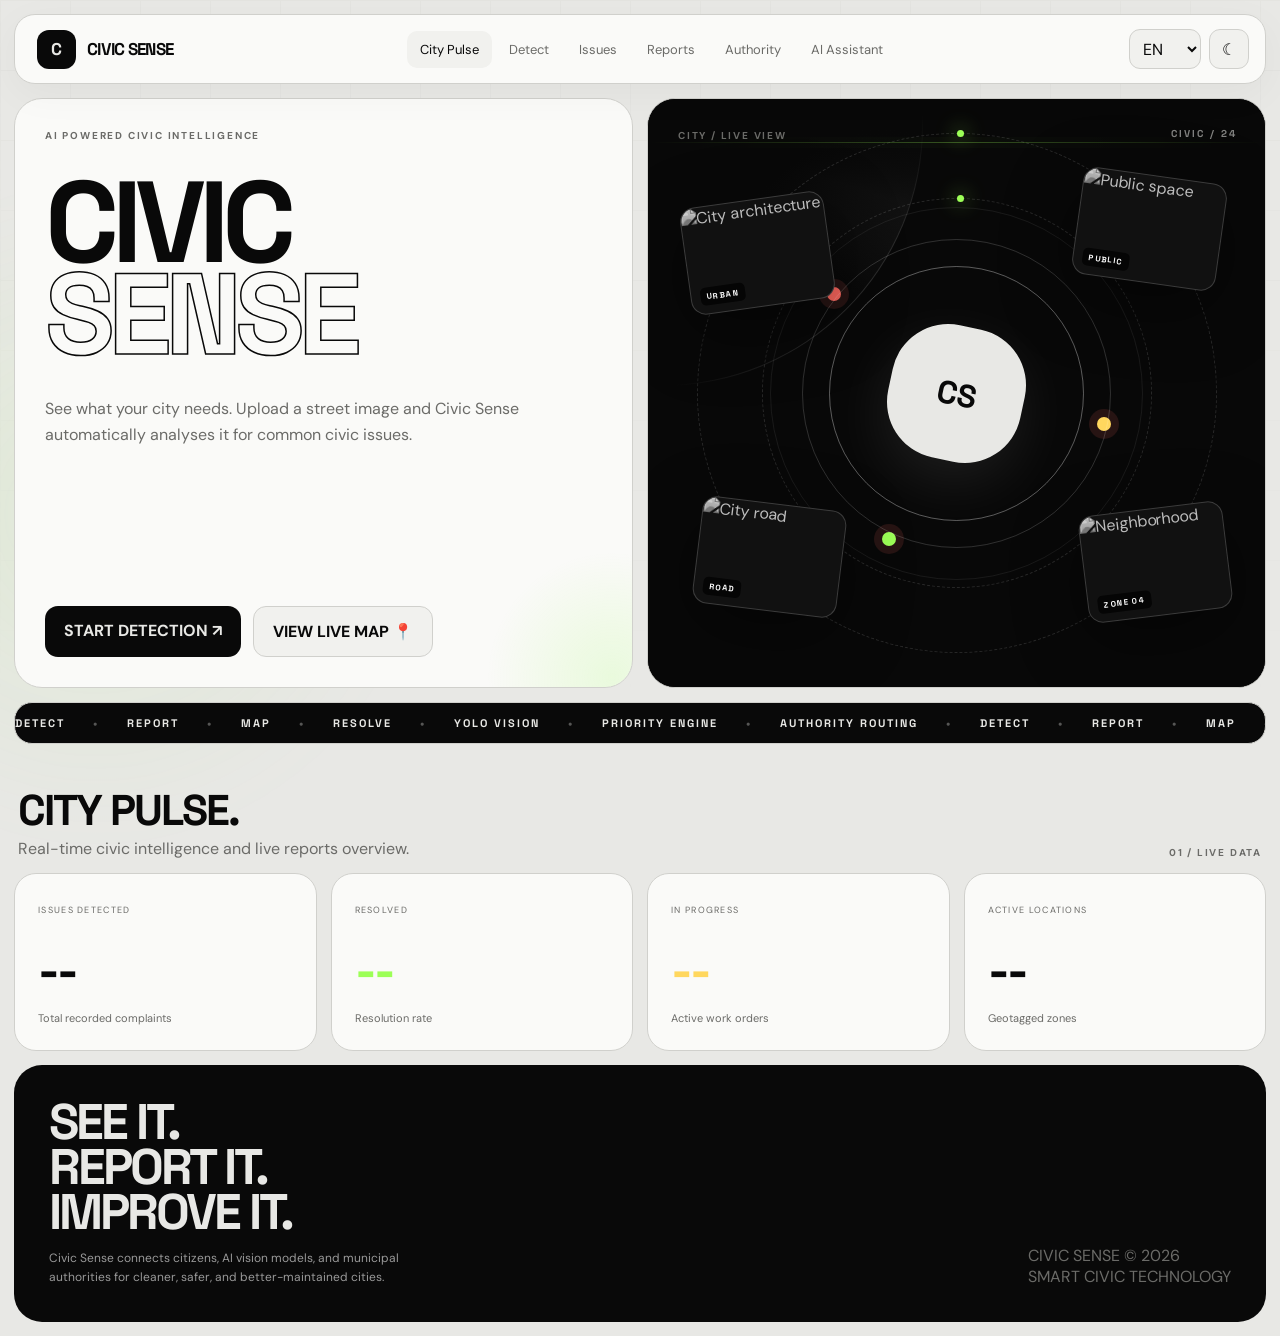
==== frontend/index.html @ c4441381 "feat: merge civic-sense frontend and replace streamlit with unified flask backend" ====
<!DOCTYPE html>
<html lang="en">
<head>
  <meta charset="UTF-8">
  <meta name="viewport" content="width=device-width,initial-scale=1">
  <title>Civic Sense — City Pulse & Civic Intelligence</title>
  <link rel="stylesheet" href="style.css">
</head>
<body>
  <div class="wrap">
    <nav class="nav">
      <a class="brand" href="index.html">
        <span class="logo">C</span>
        <span data-t="brand">CIVIC SENSE</span>
      </a>
      <div class="navlinks">
        <a class="active" href="index.html" data-t="city">City Pulse</a>
        <a href="detect.html" data-t="detect">Detect</a>
        <a href="issues.html" data-t="issues">Issues</a>
        <a href="reports.html" data-t="reports">Reports</a>
        <a href="admin.html" data-t="admin">Authority</a>
        <a href="assistant.html" data-t="assistant">AI Assistant</a>
      </div>
      <div class="actions">
        <select id="language" class="lang" aria-label="Language">
          <option value="en">EN</option>
          <option value="hi">हिंदी</option>
          <option value="mr">मराठी</option>
        </select>
        <button id="theme" class="theme" title="Toggle Theme">☾</button>
      </div>
    </nav>

    <main>
      <section class="grid2">
        <div class="card hero">
          <div>
            <div class="eyebrow" data-t="hero">AI POWERED CIVIC INTELLIGENCE</div>
            <h1>CIVIC<br><span class="outline">SENSE</span></h1>
            <p data-t="heroText">See what your city needs. Upload a street image and Civic Sense automatically analyses it with trained YOLO models for potholes, garbage, streetlights, and road hazards.</p>
          </div>
          <div style="display:flex;gap:12px;flex-wrap:wrap">
            <a class="cta" href="detect.html" data-t="start">START DETECTION ↗</a>
            <a class="cta" style="background:var(--soft);color:var(--text);border:1px solid var(--line)" href="reports.html">VIEW LIVE MAP 📍</a>
          </div>
        </div>

        <div class="card heroVisual motion-stage">
          <div class="eyebrow">CITY / LIVE VIEW</div>
          <div class="visualLabel">CIVIC / 24</div>
          <div class="orbit orbit-a"></div>
          <div class="orbit orbit-b"></div>
          <div class="visualCore">
            <div class="coreCircle">
              <div>CS</div>
            </div>
          </div>
          <div class="floatCard fc1" data-depth="1.8">
            <img src="https://images.unsplash.com/photo-1518005020951-eccb494ad742?auto=format&fit=crop&w=600&q=80" alt="City architecture">
            <span>URBAN</span>
          </div>
          <div class="floatCard fc2" data-depth="2.5">
            <img src="https://images.unsplash.com/photo-1531058020387-3be344556be6?auto=format&fit=crop&w=600&q=80" alt="Public space">
            <span>PUBLIC</span>
          </div>
          <div class="floatCard fc3" data-depth="3.2">
            <img src="https://images.unsplash.com/photo-1477959858617-67f85cf4f1df?auto=format&fit=crop&w=600&q=80" alt="City road">
            <span>ROAD</span>
          </div>
          <div class="floatCard fc4" data-depth="2.1">
            <img src="https://images.unsplash.com/photo-1494526585095-c41746248156?auto=format&fit=crop&w=600&q=80" alt="Neighborhood">
            <span>ZONE 04</span>
          </div>
          <i class="pin p1"></i>
          <i class="pin p2"></i>
          <i class="pin p3"></i>
          <div class="scanLine"></div>
        </div>
      </section>

      <div class="ticker">
        <div class="tickerTrack">
          <span>DETECT</span><b>•</b><span>REPORT</span><b>•</b><span>MAP</span><b>•</b><span>RESOLVE</span><b>•</b>
          <span>YOLO VISION</span><b>•</b><span>PRIORITY ENGINE</span><b>•</b><span>AUTHORITY ROUTING</span><b>•</b>
          <span>DETECT</span><b>•</b><span>REPORT</span><b>•</b><span>MAP</span><b>•</b><span>RESOLVE</span><b>•</b>
        </div>
      </div>

      <section>
        <div class="title">
          <div>
            <h2>CITY PULSE.</h2>
            <p class="muted">Real-time civic intelligence and live reports overview.</p>
          </div>
          <div class="eyebrow">01 / LIVE DATA</div>
        </div>

        <div class="stats">
          <div class="stat">
            <small>Issues detected</small>
            <strong id="stat-total">--</strong>
            <span id="stat-total-sub">Total recorded complaints</span>
          </div>
          <div class="stat">
            <small>Resolved</small>
            <strong id="stat-resolved" style="color:var(--green)">--</strong>
            <span id="stat-resolved-rate">Resolution rate</span>
          </div>
          <div class="stat">
            <small>In progress</small>
            <strong id="stat-in-progress" style="color:var(--yellow)">--</strong>
            <span>Active work orders</span>
          </div>
          <div class="stat">
            <small>Active Locations</small>
            <strong id="stat-locations">--</strong>
            <span>Geotagged zones</span>
          </div>
        </div>
      </section>

      <footer class="footer">
        <div>
          <h2>SEE IT.<br>REPORT IT.<br>IMPROVE IT.</h2>
          <p>Civic Sense connects citizens, AI vision models, and municipal authorities for cleaner, safer, and better-maintained cities.</p>
        </div>
        <div class="muted">
          CIVIC SENSE © 2026<br>
          SMART CIVIC TECHNOLOGY
        </div>
      </footer>
    </main>
  </div>

  <div class="toast" id="toast"></div>

  <script src="app.js"></script>
  <script>
    async function loadStats() {
      try {
        const res = await fetch('/api/stats');
        const json = await res.json();
        if (json.success && json.data) {
          const d = json.data;
          document.getElementById('stat-total').textContent = d.total.toLocaleString();
          document.getElementById('stat-resolved').textContent = d.resolved.toLocaleString();
          document.getElementById('stat-resolved-rate').textContent = `${d.resolution_rate}% resolution rate`;
          document.getElementById('stat-in-progress').textContent = d.in_progress.toLocaleString();
          document.getElementById('stat-locations').textContent = d.active_zones.toLocaleString();
        }
      } catch(err) {
        console.warn('Could not load live stats:', err);
      }
    }
    document.addEventListener('DOMContentLoaded', loadStats);
  </script>
</body>
</html>
---- frontend/style.css ----
@import url('https://fonts.googleapis.com/css2?family=DM+Sans:wght@400;500;600;700&family=Space+Grotesk:wght@500;600;700&display=swap');
*{box-sizing:border-box;margin:0;padding:0} :root{--bg:#e8e8e5;--card:#fafaf8;--soft:#f1f1ee;--text:#090909;--muted:#6b6b68;--line:#d0d0cc;--green:#9cff57;--red:#ff685f;--yellow:#ffd75e}
body.dark{--bg:#0a0a0a;--card:#151515;--soft:#202020;--text:#f7f7f4;--muted:#a0a09b;--line:#30302e}
body{font-family:"DM Sans",sans-serif;background:var(--bg);color:var(--text);transition:.3s;min-height:100vh}
a{text-decoration:none;color:inherit}button,select,input{font:inherit}.wrap{max-width:1450px;margin:auto;padding:14px}
.nav{height:70px;background:var(--card);border:1px solid var(--line);border-radius:21px;padding:0 16px 0 22px;display:flex;align-items:center;justify-content:space-between;position:sticky;top:12px;z-index:50;backdrop-filter:blur(15px)}
.brand{display:flex;align-items:center;gap:11px;font:700 17px "Space Grotesk";letter-spacing:-.7px}.logo{width:39px;height:39px;border-radius:12px;background:var(--text);color:var(--bg);display:grid;place-items:center}
.navlinks{display:flex;gap:4px}.navlinks a{padding:10px 13px;border-radius:10px;color:var(--muted);font-size:13px}.navlinks a:hover,.navlinks a.active{background:var(--soft);color:var(--text)}
.actions{display:flex;gap:8px;align-items:center}.lang,.theme{height:40px;border:1px solid var(--line);border-radius:11px;background:var(--soft);color:var(--text)}.lang{padding:0 9px}.theme{width:40px;cursor:pointer}
main{padding-top:14px}.grid2{display:grid;grid-template-columns:1fr 1fr;gap:14px}.card{background:var(--card);border:1px solid var(--line);border-radius:28px;padding:30px}
.hero{min-height:590px;display:flex;flex-direction:column;justify-content:space-between}.eyebrow{text-transform:uppercase;letter-spacing:1.8px;color:var(--muted);font-size:10px;font-weight:700}.hero h1{font:700 clamp(68px,9vw,140px)/.8 "Space Grotesk";letter-spacing:-7px;margin:35px 0}.outline{-webkit-text-stroke:1.5px var(--text);color:transparent}.hero p{max-width:570px;color:var(--muted);line-height:1.6}.cta{border:0;border-radius:13px;padding:14px 19px;background:var(--text);color:var(--bg);font-weight:700;margin-top:24px;cursor:pointer}.heroVisual{background:var(--text);color:var(--bg);min-height:590px;position:relative;overflow:hidden}.heroVisual:before{content:"";position:absolute;width:520px;height:520px;border:1px solid #ffffff2c;border-radius:50%;right:-170px;top:-130px}.visualCore{height:100%;display:grid;place-items:center}.coreCircle{width:250px;height:250px;border:1px solid #ffffff55;border-radius:50%;display:grid;place-items:center}.coreCircle div{width:135px;height:135px;background:var(--bg);color:var(--text);border-radius:42%;display:grid;place-items:center;font:700 32px "Space Grotesk";transform:rotate(12deg)}.pin{position:absolute;width:14px;height:14px;background:var(--red);border-radius:50%;box-shadow:0 0 0 8px #ff685f20}.p1{top:32%;left:29%}.p2{top:54%;right:25%;background:var(--yellow)}.p3{bottom:24%;left:38%;background:var(--green)}
.title{display:flex;justify-content:space-between;align-items:end;padding:25px 4px 14px}.title h2{font:700 43px "Space Grotesk";letter-spacing:-2px}.muted{color:var(--muted)}
.stats{display:grid;grid-template-columns:repeat(4,1fr);gap:14px}.stat{background:var(--card);border:1px solid var(--line);border-radius:22px;padding:23px}.stat small{color:var(--muted);text-transform:uppercase;letter-spacing:1.3px;font-size:9px}.stat strong{display:block;font:700 50px "Space Grotesk";letter-spacing:-3px;margin:20px 0 4px}.stat span{font-size:11px;color:var(--muted)}
.detectGrid{display:grid;grid-template-columns:1.15fr .85fr;gap:14px}.upload{min-height:440px;border:2px dashed var(--line);border-radius:25px;display:flex;flex-direction:column;align-items:center;justify-content:center;text-align:center;padding:25px;position:relative;overflow:hidden}.upload.drag{border-color:var(--text)}.upload img{position:absolute;inset:0;width:100%;height:100%;object-fit:cover;opacity:.3}.uploadContent{position:relative;z-index:2}.uploadIcon{width:70px;height:70px;border-radius:20px;background:var(--text);color:var(--bg);display:grid;place-items:center;font-size:28px;margin:auto auto 17px}.upload h3{font:700 25px "Space Grotesk";margin-bottom:8px}.upload p{color:var(--muted);font-size:13px;max-width:400px}.fileBtn{display:inline-block;margin-top:18px;background:var(--text);color:var(--bg);padding:12px 17px;border-radius:11px;font-weight:700;cursor:pointer}
.result{background:var(--card);border:1px solid var(--line);border-radius:25px;padding:26px}.result h3{font:700 27px "Space Grotesk";margin:10px 0 5px}.confidence{height:8px;background:var(--soft);border-radius:20px;overflow:hidden;margin:18px 0}.confidence div{height:100%;width:0;background:var(--green);transition:1s}.resultBox{padding:16px;background:var(--soft);border-radius:15px;margin-top:15px}.resultBox b{font-size:18px}.loader{display:none}.loader.show{display:block}.spinner{width:28px;height:28px;border:3px solid var(--line);border-top-color:var(--text);border-radius:50%;animation:spin .7s linear infinite;margin:15px auto}@keyframes spin{to{transform:rotate(360deg)}}
.issueCards{display:grid;grid-template-columns:repeat(4,1fr);gap:14px}.issue{background:var(--card);border:1px solid var(--line);border-radius:22px;padding:22px;min-height:155px}.issueIcon{font-size:29px;margin-bottom:20px}.issue h3{font:600 17px "Space Grotesk"}.issue p{font-size:11px;color:var(--muted);margin-top:5px}
#map{height:620px;border-radius:25px;overflow:hidden;border:1px solid var(--line)}.mapTools{display:flex;gap:10px;margin-bottom:12px;flex-wrap:wrap}.mapTools button{background:var(--text);color:var(--bg);border:0;border-radius:10px;padding:10px 14px;cursor:pointer}
.reportList{display:grid;grid-template-columns:1fr 1fr;gap:14px}.report{background:var(--card);border:1px solid var(--line);border-radius:21px;padding:19px;display:flex;justify-content:space-between;gap:15px}.report h3{font-size:14px}.report p{font-size:11px;color:var(--muted);margin-top:5px}.badge{padding:7px 9px;border-radius:20px;background:#9cff5722;color:#66b62d;font-size:9px;font-weight:700;height:max-content}.badge.red{background:#ff685f22;color:#d94d45}.badge.yellow{background:#ffd75e2a;color:#9b7c0c}
.footer{margin-top:14px;background:var(--text);color:var(--bg);border-radius:28px;padding:35px;display:flex;justify-content:space-between;align-items:end;min-height:210px}.footer h2{font:700 50px/.9 "Space Grotesk";letter-spacing:-3px}.footer p{color:#999;max-width:380px;font-size:12px;line-height:1.6;margin-top:14px}
.toast{position:fixed;right:22px;bottom:22px;background:var(--text);color:var(--bg);padding:14px 17px;border-radius:12px;transform:translateY(30px);opacity:0;pointer-events:none;transition:.25s;z-index:100}.toast.show{opacity:1;transform:none}
@media(max-width:950px){.grid2,.detectGrid{grid-template-columns:1fr}.issueCards{grid-template-columns:1fr 1fr}.stats{grid-template-columns:1fr 1fr}.navlinks{display:none}}
@media(max-width:600px){.wrap{padding:7px}.nav{top:7px}.hero,.heroVisual{min-height:520px}.card{padding:23px}.hero h1{font-size:70px;letter-spacing:-4px}.issueCards,.reportList,.stats{grid-template-columns:1fr}.title h2{font-size:32px}.footer{display:block}.footer h2{font-size:42px}}


/* ===== CINEMATIC MOTION LAYER ===== */
html{scroll-behavior:smooth}
body{overflow-x:hidden}
body:before{content:"";position:fixed;inset:0;pointer-events:none;z-index:-1;opacity:.18;background-image:linear-gradient(var(--line) 1px,transparent 1px),linear-gradient(90deg,var(--line) 1px,transparent 1px);background-size:70px 70px;mask-image:linear-gradient(to bottom,black,transparent 78%)}
body:after{content:"";position:fixed;width:55vw;height:55vw;left:-20vw;top:18vh;border-radius:50%;background:radial-gradient(circle,rgba(156,255,87,.10),transparent 65%);filter:blur(25px);pointer-events:none;z-index:-1;animation:ambient 9s ease-in-out infinite alternate}
@keyframes ambient{to{transform:translate(16vw,-8vh) scale(1.15)}}
.nav{animation:navIn .8s cubic-bezier(.16,1,.3,1) both;box-shadow:0 10px 40px rgba(0,0,0,.04)}
@keyframes navIn{from{opacity:0;transform:translateY(-18px) scale(.98)}to{opacity:1;transform:none}}
.brand .logo{transition:transform .5s cubic-bezier(.16,1,.3,1)}
.brand:hover .logo{transform:rotate(-12deg) scale(1.08)}
.navlinks a{transition:transform .25s,background .25s,color .25s}.navlinks a:hover{transform:translateY(-2px)}
.card,.stat,.issue,.report,.footer{animation:riseIn .8s cubic-bezier(.16,1,.3,1) both;transition:transform .45s cubic-bezier(.16,1,.3,1),box-shadow .45s,border-color .45s}
.card:hover,.stat:hover,.issue:hover,.report:hover{transform:translateY(-7px);box-shadow:0 24px 70px rgba(0,0,0,.08);border-color:color-mix(in srgb,var(--text) 22%,var(--line))}
@keyframes riseIn{from{opacity:0;transform:translateY(28px)}to{opacity:1;transform:none}}
main>section,.title,.ticker{opacity:0;transform:translateY(35px);transition:opacity .8s ease,transform .9s cubic-bezier(.16,1,.3,1)}
main>section.revealed,.title.revealed,.ticker.revealed{opacity:1;transform:none}
.hero{position:relative;overflow:hidden}.hero:after{content:"";position:absolute;width:260px;height:260px;border-radius:50%;right:-110px;bottom:-120px;background:radial-gradient(circle,rgba(156,255,87,.17),transparent 68%);animation:heroGlow 6s ease-in-out infinite alternate}
@keyframes heroGlow{to{transform:translate(-80px,-55px) scale(1.3)}}
.hero h1{animation:heroTitle 1.15s .15s cubic-bezier(.16,1,.3,1) both}.hero p{animation:fadeUp 1s .55s both}.cta{animation:fadeUp .9s .75s both;position:relative;overflow:hidden;transition:transform .3s,box-shadow .3s}.cta:hover{transform:translateY(-3px) scale(1.02);box-shadow:0 15px 35px rgba(0,0,0,.16)}.cta:after{content:"";position:absolute;top:0;left:-100%;width:55%;height:100%;background:linear-gradient(100deg,transparent,rgba(255,255,255,.22),transparent);transform:skewX(-20deg);animation:shine 4s 1.5s infinite}
@keyframes shine{0%,65%{left:-100%}100%{left:160%}}
@keyframes heroTitle{from{opacity:0;transform:translateY(55px);letter-spacing:-1px}to{opacity:1;transform:none;letter-spacing:-7px}}@keyframes fadeUp{from{opacity:0;transform:translateY(18px)}to{opacity:1;transform:none}}
.motion-stage{min-height:590px!important;background:#080808!important;position:relative;isolation:isolate;overflow:hidden;perspective:1000px}
.motion-stage:before{content:"";position:absolute;inset:-40%;background:conic-gradient(from 0deg,transparent 0 25%,rgba(255,255,255,.08) 30%,transparent 37% 70%,rgba(156,255,87,.07) 75%,transparent 82%);animation:spinSlow 18s linear infinite;z-index:-1}.motion-stage:after{content:"";position:absolute;inset:0;background:radial-gradient(circle at 50% 50%,transparent 0 24%,#080808 66%);z-index:-1}
@keyframes spinSlow{to{transform:rotate(360deg)}}
.visualLabel{position:absolute;right:28px;top:28px;font:700 10px "Space Grotesk";letter-spacing:2px;opacity:.55}.visualCore{position:absolute;inset:0;z-index:2}.coreCircle{width:255px;height:255px;position:relative;animation:coreFloat 5s ease-in-out infinite}.coreCircle:before,.coreCircle:after{content:"";position:absolute;inset:-28px;border:1px solid rgba(255,255,255,.16);border-radius:50%;animation:ringPulse 4s ease-in-out infinite}.coreCircle:after{inset:-60px;opacity:.45;animation-delay:1s}.coreCircle div{animation:coreRotate 7s ease-in-out infinite alternate;box-shadow:0 20px 60px rgba(255,255,255,.09)}
@keyframes coreFloat{50%{transform:translateY(-12px) rotate(2deg)}}@keyframes coreRotate{to{transform:rotate(-10deg) scale(1.06)}}@keyframes ringPulse{50%{transform:scale(1.08);opacity:.25}}
.orbit{position:absolute;border:1px dashed rgba(255,255,255,.13);border-radius:50%;left:50%;top:50%;transform:translate(-50%,-50%);pointer-events:none}.orbit-a{width:390px;height:390px;animation:orbitSpin 15s linear infinite}.orbit-b{width:520px;height:520px;animation:orbitSpin 24s linear infinite reverse}.orbit-a:after,.orbit-b:after{content:"";position:absolute;width:7px;height:7px;border-radius:50%;background:#9cff57;left:50%;top:-4px;box-shadow:0 0 20px #9cff57}
.floatCard{position:absolute;width:145px;height:108px;border:1px solid rgba(255,255,255,.18);background:#111;border-radius:15px;overflow:hidden;z-index:4;box-shadow:0 20px 70px rgba(0,0,0,.45);transform-style:preserve-3d;animation:floatCard 7s ease-in-out infinite}.floatCard img{width:100%;height:100%;object-fit:cover;filter:grayscale(100%) contrast(1.05);opacity:.78;transition:filter .5s,transform .7s}.floatCard:hover img{filter:grayscale(0);transform:scale(1.1)}.floatCard span{position:absolute;left:9px;bottom:8px;font:700 8px "Space Grotesk";letter-spacing:1.5px;color:#fff;background:#000b;padding:4px 6px;border-radius:5px}.fc1{left:6%;top:17%;transform:rotate(-8deg);animation-delay:-1s}.fc2{right:7%;top:13%;transform:rotate(8deg);animation-delay:-3s}.fc3{left:8%;bottom:13%;transform:rotate(7deg);animation-delay:-4.5s}.fc4{right:6%;bottom:12%;transform:rotate(-7deg);animation-delay:-2s}
@keyframes floatCard{0%,100%{translate:0 0;rotate:0deg}50%{translate:0 -18px;rotate:1deg}}@keyframes orbitSpin{to{transform:translate(-50%,-50%) rotate(360deg)}}
.pin{animation:pinPulse 2s ease-in-out infinite}.p2{animation-delay:.5s}.p3{animation-delay:1s}@keyframes pinPulse{50%{transform:scale(1.7);box-shadow:0 0 0 13px rgba(255,104,95,.06)}}
.scanLine{position:absolute;left:0;right:0;height:1px;background:linear-gradient(90deg,transparent,#9cff57,transparent);opacity:.3;z-index:5;animation:scan 5s ease-in-out infinite}.scanLine:before{content:"";position:absolute;left:0;right:0;top:-5px;height:11px;background:linear-gradient(90deg,transparent,rgba(156,255,87,.08),transparent)}@keyframes scan{0%{top:8%}50%{top:92%}100%{top:8%}}
.ticker{margin:14px 0;border:1px solid var(--line);border-radius:18px;overflow:hidden;background:var(--text);color:var(--bg);white-space:nowrap}.tickerTrack{display:flex;gap:28px;width:max-content;padding:13px 0;font:700 11px "Space Grotesk";letter-spacing:2px;animation:ticker 18s linear infinite}.tickerTrack b{opacity:.35}@keyframes ticker{to{transform:translateX(-50%)}}
.stat strong{counter-reset:num;transition:transform .35s}.stat:hover strong{transform:scale(1.06);display:block}.issueIcon{transition:transform .4s}.issue:hover .issueIcon{transform:translateY(-4px) rotate(8deg) scale(1.12)}
.upload{transition:border-color .3s,background .4s,transform .45s}.upload:before{content:"";position:absolute;width:220px;height:220px;border-radius:50%;background:radial-gradient(circle,rgba(156,255,87,.08),transparent 70%);animation:uploadGlow 5s ease-in-out infinite}.uploadIcon{animation:uploadBob 3s ease-in-out infinite;transition:transform .3s}.upload:hover .uploadIcon{transform:scale(1.08) rotate(8deg)}@keyframes uploadBob{50%{transform:translateY(-7px)}}@keyframes uploadGlow{50%{transform:scale(1.3);opacity:.6}}
.spinner{animation:spin .65s linear infinite,spinnerGlow 1.2s ease-in-out infinite alternate}@keyframes spinnerGlow{to{box-shadow:0 0 18px rgba(156,255,87,.22)}}
#map{transition:transform .5s,box-shadow .5s}#map:hover{box-shadow:0 25px 70px rgba(0,0,0,.13)}
@media(max-width:950px){.floatCard{width:120px;height:88px}.fc1{left:3%}.fc2{right:3%}.fc3{left:3%}.fc4{right:3%}}
@media(max-width:600px){.motion-stage{min-height:520px!important}.floatCard{width:105px;height:76px}.orbit-a{width:300px;height:300px}.orbit-b{width:390px;height:390px}.coreCircle{width:190px;height:190px}.coreCircle div{width:105px;height:105px}.hero h1{animation-name:heroTitleMobile}.tickerTrack{animation-duration:13s}}
@keyframes heroTitleMobile{from{opacity:0;transform:translateY(40px)}to{opacity:1;transform:none}}
@media(prefers-reduced-motion:reduce){*,*:before,*:after{animation-duration:.01ms!important;animation-iteration-count:1!important;scroll-behavior:auto!important;transition-duration:.01ms!important}}

/* ===== EXTENDED COMPONENTS: FORMS, BADGES, ADMIN, ASSISTANT ===== */
.form-group{margin-bottom:18px;text-align:left}
.form-label{display:block;font-size:12px;font-weight:700;letter-spacing:1px;text-transform:uppercase;color:var(--muted);margin-bottom:7px}
.form-input,.form-select,.form-textarea{width:100%;padding:12px 16px;border-radius:12px;border:1px solid var(--line);background:var(--soft);color:var(--text);outline:none;transition:border-color .2s,box-shadow .2s;font-size:14px}
.form-input:focus,.form-select:focus,.form-textarea:focus{border-color:var(--text);box-shadow:0 0 0 3px rgba(156,255,87,.15)}
.form-textarea{resize:vertical;min-height:85px}
.btn-primary{background:var(--text);color:var(--bg);border:none;border-radius:12px;padding:12px 20px;font-weight:700;font-size:13px;letter-spacing:.5px;cursor:pointer;display:inline-flex;align-items:center;gap:8px;transition:transform .2s,box-shadow .2s,opacity .2s}
.btn-primary:hover{transform:translateY(-2px);box-shadow:0 8px 24px rgba(0,0,0,.12)}
.btn-primary:active{transform:none}
.btn-secondary{background:var(--soft);color:var(--text);border:1px solid var(--line);border-radius:12px;padding:10px 16px;font-size:13px;font-weight:600;cursor:pointer;transition:background .2s,color .2s}
.btn-secondary:hover{background:var(--card);border-color:var(--text)}
.btn-sm{padding:6px 12px;font-size:11px;border-radius:8px}

.annotated-box{margin-top:16px;border-radius:16px;overflow:hidden;border:1px solid var(--line);background:var(--soft);position:relative}
.annotated-box img{width:100%;max-height:280px;object-fit:contain;display:block}
.tag-list{display:flex;flex-wrap:wrap;gap:6px;margin-top:10px}
.tag{font-size:11px;padding:4px 10px;border-radius:20px;background:var(--soft);border:1px solid var(--line);color:var(--text)}

.badge.critical{background:rgba(255,70,70,.2);color:#ff3b30;border:1px solid rgba(255,70,70,.3);animation:pulseRed 2s infinite}
.badge.high{background:rgba(255,140,0,.2);color:#ff9500;border:1px solid rgba(255,140,0,.3)}
.badge.medium{background:rgba(255,215,94,.25);color:#d4a017;border:1px solid rgba(255,215,94,.4)}
.badge.low{background:rgba(156,255,87,.2);color:#5bb328;border:1px solid rgba(156,255,87,.3)}
.badge.closed{background:rgba(100,100,100,.2);color:var(--muted);border:1px solid var(--line)}
@keyframes pulseRed{0%,100%{opacity:1}50%{opacity:.7}}

.card-summary{background:var(--soft);border-radius:16px;padding:18px;margin-top:18px;border:1px solid var(--line);font-size:13px}
.summary-row{display:flex;justify-content:space-between;padding:8px 0;border-bottom:1px dashed var(--line)}
.summary-row:last-child{border-bottom:none}

/* Admin Table */
.admin-filters{display:grid;grid-template-columns:repeat(auto-fit,minmax(200px,1fr));gap:12px;margin-bottom:20px;background:var(--card);padding:18px;border-radius:20px;border:1px solid var(--line)}
.table-wrap{overflow-x:auto;background:var(--card);border:1px solid var(--line);border-radius:22px;padding:12px}
.admin-table{width:100%;border-collapse:collapse;font-size:13px;text-align:left}
.admin-table th{padding:14px 16px;color:var(--muted);font-size:11px;text-transform:uppercase;letter-spacing:1px;border-bottom:1px solid var(--line)}
.admin-table td{padding:16px;border-bottom:1px solid var(--line);vertical-align:middle}
.admin-table tr:hover td{background:var(--soft)}

/* Chat Window */
.chat-window{background:var(--card);border:1px solid var(--line);border-radius:25px;display:flex;flex-direction:column;height:680px;overflow:hidden}
.chat-header{padding:18px 24px;border-bottom:1px solid var(--line);display:flex;justify-content:space-between;align-items:center;background:var(--soft)}
.chat-body{flex:1;overflow-y:auto;padding:24px;display:flex;flex-direction:column;gap:16px}
.chat-bubble{max-width:75%;padding:14px 18px;border-radius:18px;font-size:14px;line-height:1.5}
.chat-bubble.user{align-self:flex-end;background:var(--text);color:var(--bg);border-bottom-right-radius:4px}
.chat-bubble.assistant{align-self:flex-start;background:var(--soft);border:1px solid var(--line);border-bottom-left-radius:4px;color:var(--text)}
.chat-footer{padding:16px 20px;border-top:1px solid var(--line);display:flex;gap:10px;background:var(--soft)}
.chat-input{flex:1;border:1px solid var(--line);border-radius:14px;padding:12px 18px;background:var(--card);color:var(--text);outline:none}

/* Modal */
.modal-overlay{position:fixed;inset:0;background:rgba(0,0,0,.65);backdrop-filter:blur(6px);z-index:999;display:none;place-items:center;padding:16px}
.modal-overlay.show{display:grid}
.modal-box{background:var(--card);border:1px solid var(--line);border-radius:24px;max-width:550px;width:100%;padding:28px;position:relative;animation:riseIn .35s ease}
.modal-close{position:absolute;top:20px;right:20px;background:none;border:none;font-size:22px;color:var(--muted);cursor:pointer}
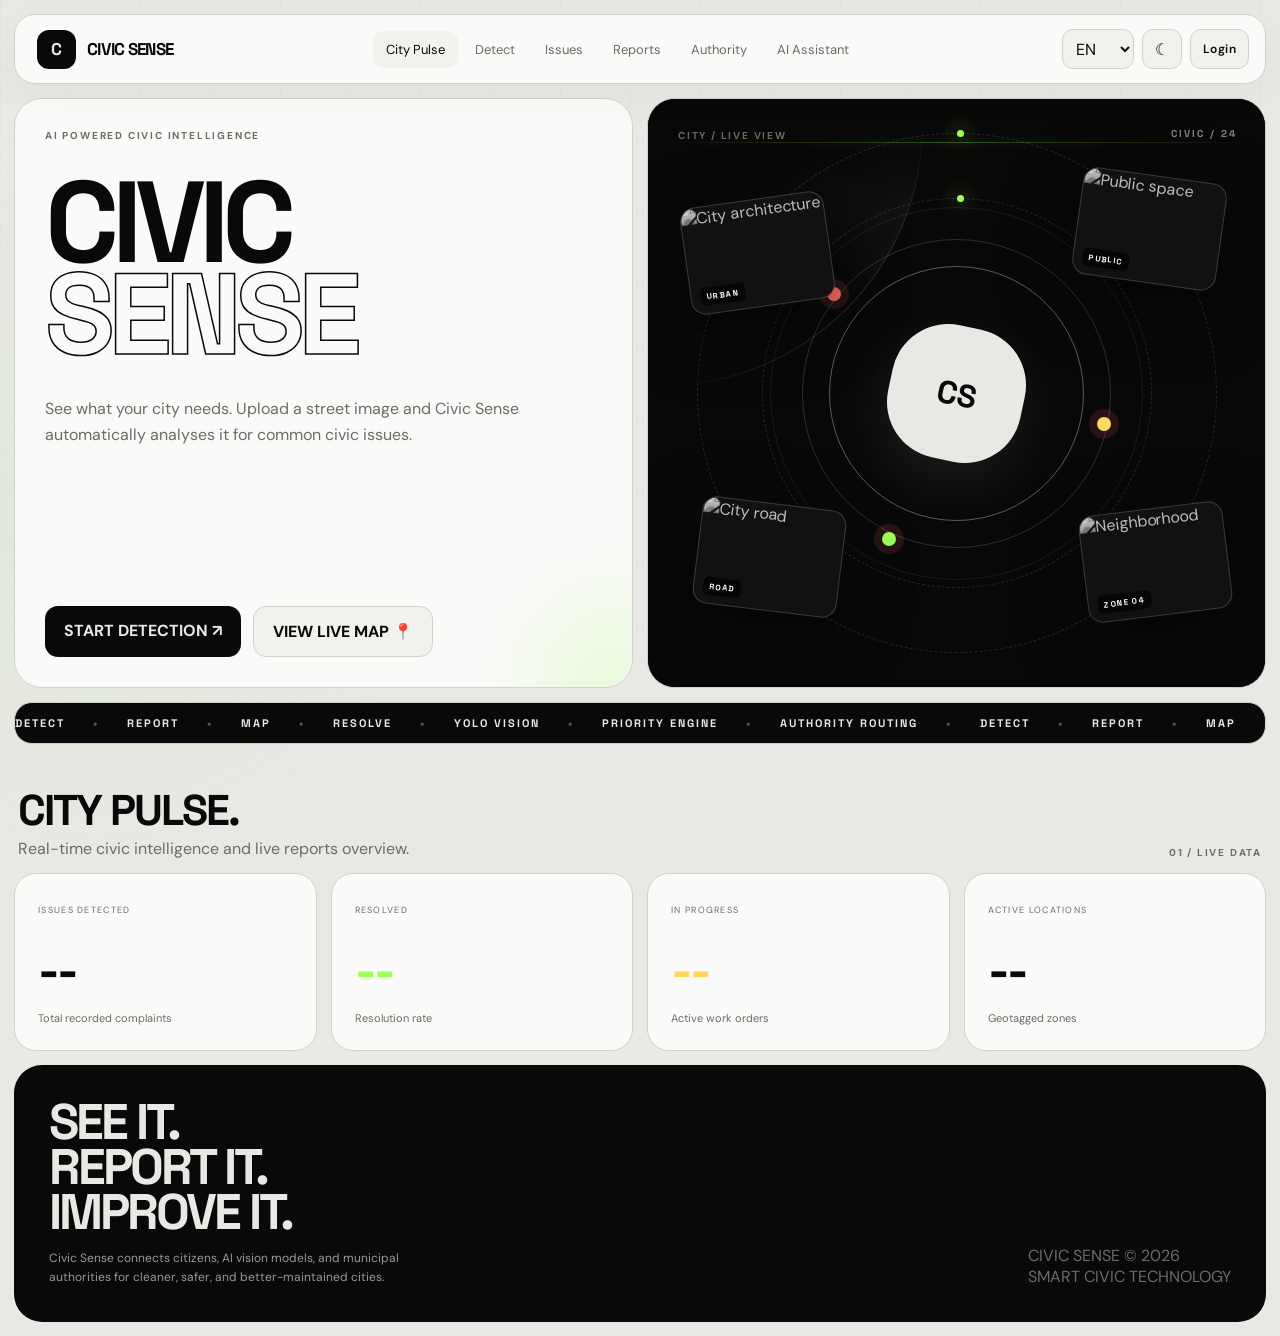
==== commit 2b20b48c: "feat(auth): implement Supabase email auth and private pseudonymous reporter identity (V4) - Add Supa" ====
--- a/frontend/index.html
+++ b/frontend/index.html
@@ -134,7 +134,10 @@
 
   <div class="toast" id="toast"></div>
 
+  <script src="https://cdn.jsdelivr.net/npm/@supabase/supabase-js@2" crossorigin="anonymous"></script>
+  <script src="supabase-config.js"></script>
   <script src="app.js"></script>
+  <script src="auth.js"></script>
   <script>
     async function loadStats() {
       try {
--- a/frontend/style.css
+++ b/frontend/style.css
@@ -111,8 +111,51 @@
 .chat-footer{padding:16px 20px;border-top:1px solid var(--line);display:flex;gap:10px;background:var(--soft)}
 .chat-input{flex:1;border:1px solid var(--line);border-radius:14px;padding:12px 18px;background:var(--card);color:var(--text);outline:none}
 
+/* AI Status Indicator */
+.ai-status{align-self:flex-start;max-width:75%;border-radius:16px;background:var(--soft);border:1px solid var(--line);overflow:hidden;opacity:0;transform:translateY(8px);transition:opacity .35s ease,transform .35s cubic-bezier(.16,1,.3,1);pointer-events:none}
+.ai-status.visible{opacity:1;transform:none;pointer-events:auto}
+.ai-status-header{display:flex;align-items:center;gap:10px;padding:12px 16px;cursor:pointer;user-select:none}
+.ai-status-sparkle{font-size:15px;line-height:1;animation:sparkleRotate 2.4s ease-in-out infinite;flex-shrink:0;display:flex;align-items:center}
+@keyframes sparkleRotate{0%,100%{opacity:1;transform:scale(1)}50%{opacity:.6;transform:scale(.85) rotate(90deg)}}
+.ai-status-text{font-size:13px;font-weight:600;font-family:"Space Grotesk",sans-serif;color:var(--text);white-space:nowrap;overflow:hidden;position:relative}
+.ai-status-text::after{content:"";position:absolute;top:0;left:-100%;width:100%;height:100%;background:linear-gradient(90deg,transparent,rgba(156,255,87,.12),transparent);animation:statusShimmer 2s ease-in-out infinite}
+@keyframes statusShimmer{0%{left:-100%}100%{left:100%}}
+.ai-status-toggle{margin-left:auto;font-size:11px;color:var(--muted);transition:transform .3s ease;flex-shrink:0;line-height:1}
+.ai-status-toggle.expanded{transform:rotate(180deg)}
+.ai-status-steps{max-height:0;overflow:hidden;transition:max-height .35s cubic-bezier(.16,1,.3,1),padding .3s ease;padding:0 16px;border-top:0 solid var(--line)}
+.ai-status-steps.open{max-height:160px;padding:10px 16px 14px;border-top:1px solid var(--line)}
+.ai-status-step{display:flex;align-items:center;gap:8px;font-size:12px;color:var(--muted);padding:4px 0;font-family:"DM Sans",sans-serif;transition:color .25s}
+.ai-status-step.done{color:var(--text)}
+.ai-status-step .step-icon{font-size:11px;width:16px;text-align:center;flex-shrink:0}
+.ai-status-step.done .step-icon{color:#66b62d}
+.ai-status-step.active .step-icon{animation:stepPulse 1s ease-in-out infinite}
+@keyframes stepPulse{0%,100%{opacity:1}50%{opacity:.4}}
+.btn-primary:disabled{opacity:.5;cursor:not-allowed;transform:none!important;box-shadow:none!important}
+.chat-bubble.assistant.error-bubble{border-color:rgba(255,104,95,.3);background:rgba(255,104,95,.08)}
+
 /* Modal */
 .modal-overlay{position:fixed;inset:0;background:rgba(0,0,0,.65);backdrop-filter:blur(6px);z-index:999;display:none;place-items:center;padding:16px}
 .modal-overlay.show{display:grid}
 .modal-box{background:var(--card);border:1px solid var(--line);border-radius:24px;max-width:550px;width:100%;padding:28px;position:relative;animation:riseIn .35s ease}
 .modal-close{position:absolute;top:20px;right:20px;background:none;border:none;font-size:22px;color:var(--muted);cursor:pointer}
+
+/* Auth Pages */
+.auth-section{display:flex;justify-content:center;padding:20px 0}
+.auth-card{max-width:460px;width:100%;text-align:center;padding:40px 36px}
+.auth-icon{font-size:42px;margin-bottom:16px}
+.auth-title{font:700 28px "Space Grotesk";letter-spacing:-1px;margin-bottom:4px}
+.auth-form{text-align:left;margin-top:8px}
+.auth-message{padding:12px 16px;border-radius:12px;font-size:13px;font-weight:600;margin-bottom:18px;line-height:1.5}
+.auth-message.error{background:rgba(255,104,95,.1);color:#d94d45;border:1px solid rgba(255,104,95,.25)}
+.auth-message.success{background:rgba(156,255,87,.1);color:#5bb328;border:1px solid rgba(156,255,87,.25)}
+.auth-footer{margin-top:24px;padding-top:18px;border-top:1px solid var(--line);font-size:13px;display:flex;align-items:center;justify-content:center;gap:8px}
+.auth-link{color:var(--text);font-weight:700;text-decoration:underline;text-underline-offset:3px;transition:opacity .2s}
+.auth-link:hover{opacity:.7}
+
+/* Auth Gate Overlay (shown on detect page when not logged in) */
+.auth-gate{position:fixed;inset:0;background:rgba(0,0,0,.6);backdrop-filter:blur(8px);z-index:998;display:none;place-items:center;padding:16px}
+.auth-gate.show{display:grid}
+.auth-gate-box{background:var(--card);border:1px solid var(--line);border-radius:24px;max-width:420px;width:100%;padding:36px;text-align:center;animation:riseIn .35s ease}
+.auth-gate-box h3{font:700 22px "Space Grotesk";margin:14px 0 8px}
+.auth-gate-box p{color:var(--muted);font-size:13px;line-height:1.5;margin-bottom:22px}
+.auth-gate-box .btn-primary{width:100%;justify-content:center}
